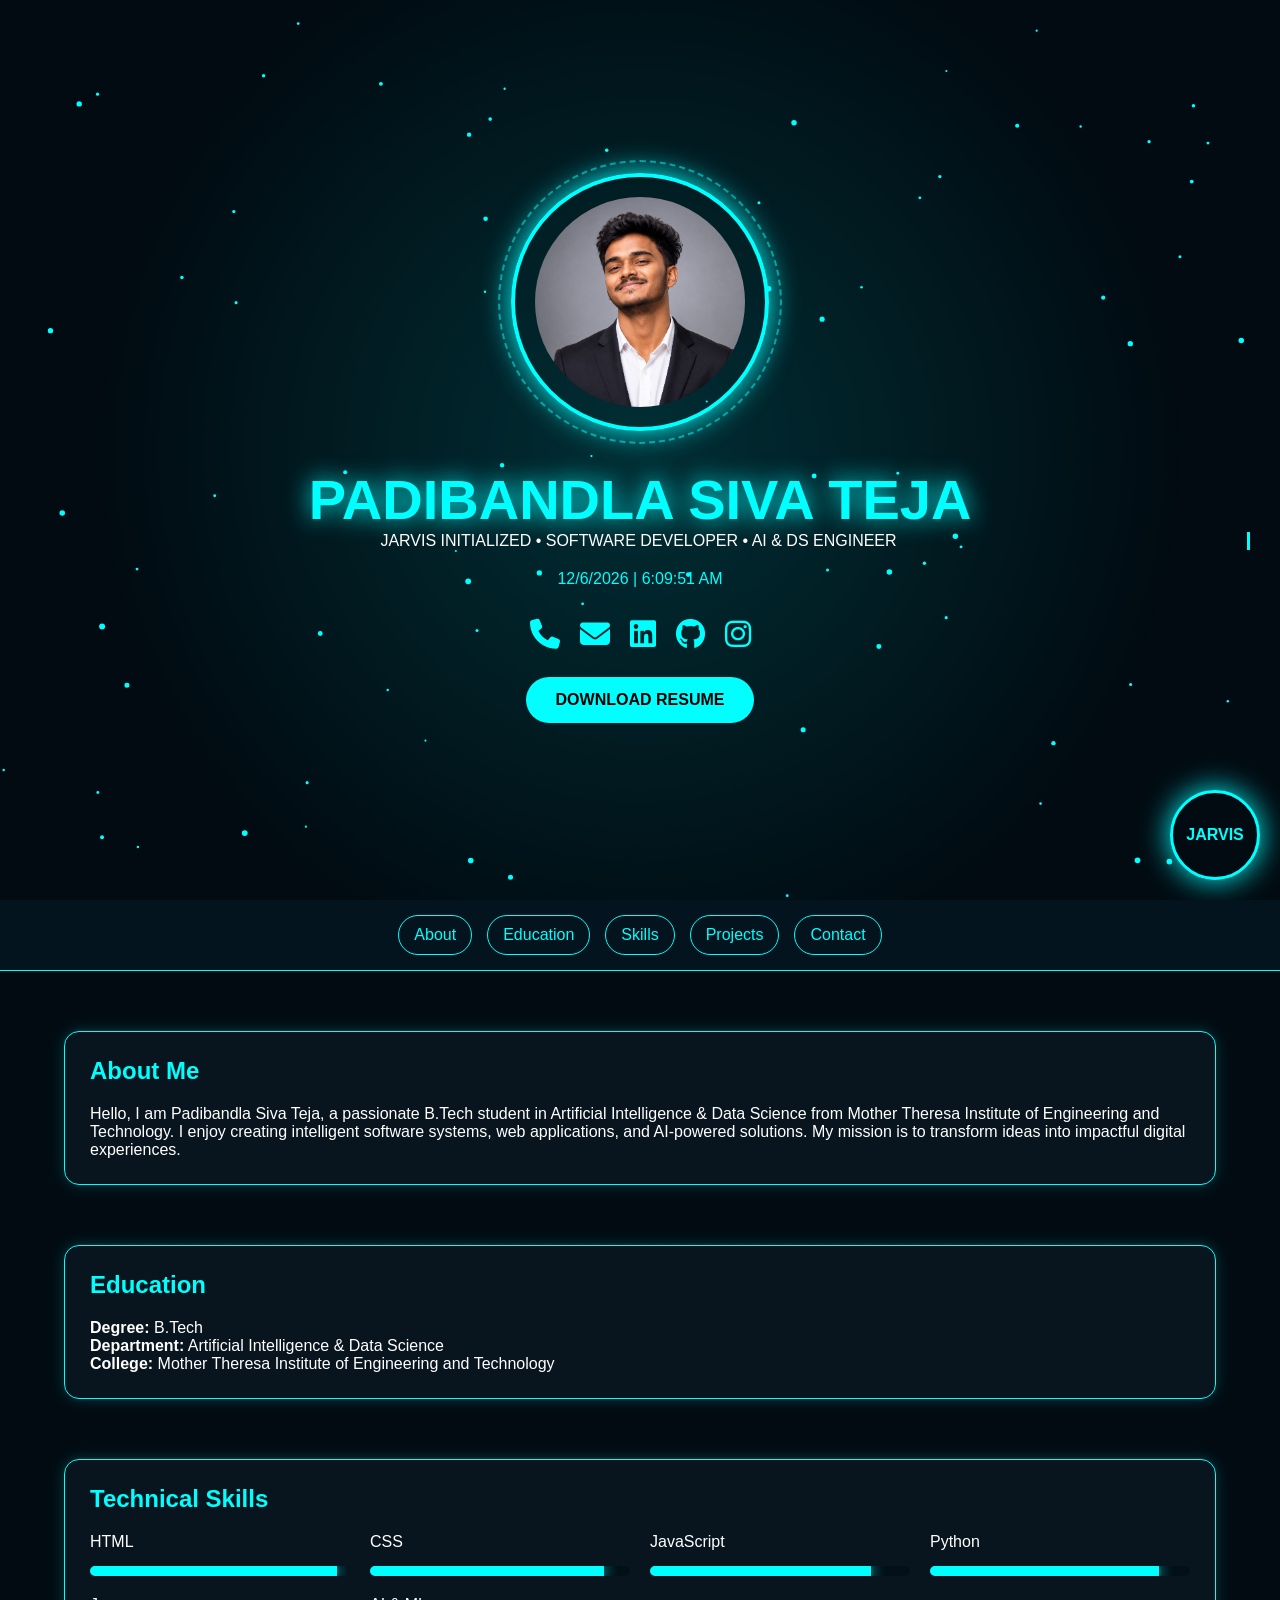
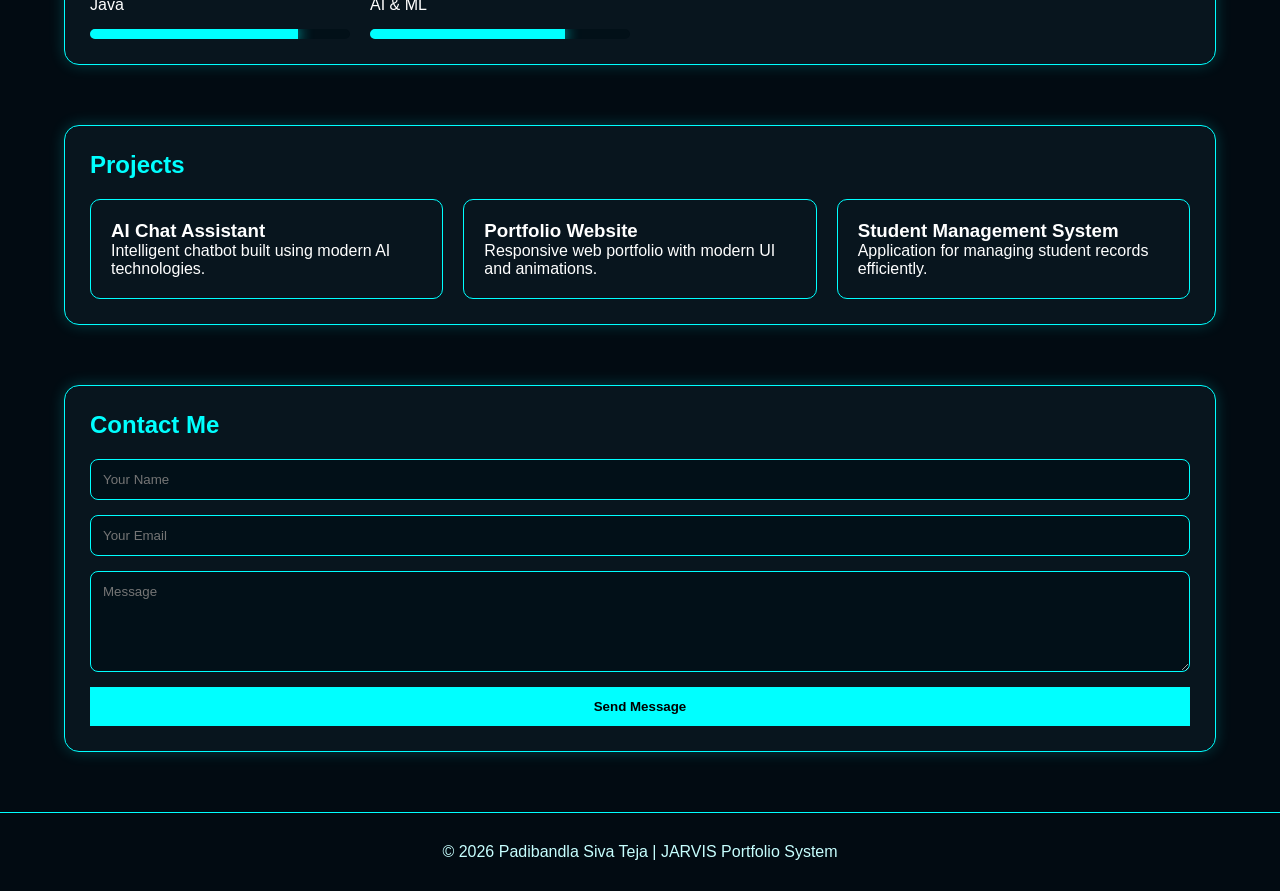
==== index.html @ e2b1e16c "MY_PORTFOLIO" ====
<!DOCTYPE html>

<html lang="en">
<head>
<meta charset="UTF-8">
<meta name="viewport" content="width=device-width, initial-scale=1.0">
<title>JARVIS | Padibandla Siva Teja</title>

<link rel="stylesheet" href="https://cdnjs.cloudflare.com/ajax/libs/font-awesome/6.5.1/css/all.min.css">

<style>

*{
margin:0;
padding:0;
box-sizing:border-box;
scroll-behavior:smooth;
font-family:Segoe UI,sans-serif;
}

body{
background:#020b12;
color:white;
overflow-x:hidden;
}

body::before{
content:"";
position:fixed;
width:100%;
height:100%;
background:
radial-gradient(circle at center,
rgba(0,255,255,.15),
transparent 70%);
z-index:-2;
}

#particles{
position:fixed;
width:100%;
height:100%;
z-index:-1;
}

header{
min-height:100vh;
display:flex;
flex-direction:column;
justify-content:center;
align-items:center;
text-align:center;
padding:30px;
}

.ring{
position:relative;
width:250px;
height:250px;
border-radius:50%;
display:flex;
justify-content:center;
align-items:center;
}

.ring::before{
content:"";
position:absolute;
width:100%;
height:100%;
border:4px solid aqua;
border-radius:50%;
animation:spin 12s linear infinite;
box-shadow:0 0 30px aqua;
}

.ring::after{
content:"";
position:absolute;
width:280px;
height:280px;
border:2px dashed rgba(0,255,255,.5);
border-radius:50%;
animation:spin2 20s linear infinite;
}

.profile{
width:210px;
height:210px;
border-radius:50%;
overflow:hidden;
z-index:2;
}

.profile img{
width:100%;
height:100%;
object-fit:cover;
}

@keyframes spin{
100%{
transform:rotate(360deg);
}
}

@keyframes spin2{
100%{
transform:rotate(-360deg);
}
}

h1{
margin-top:40px;
font-size:3.5rem;
color:aqua;
text-shadow:0 0 25px aqua;
}

.typing{
overflow:hidden;
white-space:nowrap;
border-right:3px solid aqua;
width:0;
animation:type 5s steps(50,end) forwards;
}

@keyframes type{
from{
width:0;
}
to{
width:100%;
}
}

.subtitle{
margin-top:15px;
color:#c8ffff;
font-size:1.2rem;
}

.live{
margin-top:20px;
font-size:1rem;
color:aqua;
}

.socials{
display:flex;
gap:20px;
margin-top:30px;
}

.socials a{
color:aqua;
font-size:30px;
transition:.3s;
}

.socials a:hover{
transform:scale(1.2);
text-shadow:0 0 20px aqua;
}

.resume{
margin-top:25px;
display:inline-block;
padding:14px 30px;
background:aqua;
color:black;
font-weight:bold;
text-decoration:none;
border-radius:30px;
}

.resume:hover{
box-shadow:0 0 30px aqua;
}

nav{
position:sticky;
top:0;
background:#03141e;
padding:15px;
display:flex;
justify-content:center;
gap:15px;
z-index:999;
border-bottom:1px solid aqua;
}

nav a{
color:aqua;
text-decoration:none;
padding:10px 15px;
border:1px solid aqua;
border-radius:20px;
}

nav a:hover{
background:aqua;
color:black;
}

section{
width:90%;
max-width:1200px;
margin:60px auto;
}

.card{
background:#08151e;
padding:25px;
border-radius:15px;
border:1px solid aqua;
box-shadow:0 0 15px rgba(0,255,255,.2);
margin-bottom:30px;
}

h2{
color:aqua;
margin-bottom:20px;
}

.skills{
display:grid;
grid-template-columns:repeat(auto-fit,minmax(250px,1fr));
gap:20px;
}

.skill{
margin-bottom:15px;
}

.bar{
height:10px;
background:#021018;
border-radius:20px;
overflow:hidden;
}

.fill{
height:100%;
background:aqua;
box-shadow:0 0 15px aqua;
}

.projects{
display:grid;
grid-template-columns:repeat(auto-fit,minmax(280px,1fr));
gap:20px;
}

.project{
padding:20px;
border:1px solid aqua;
border-radius:10px;
transition:.3s;
}

.project:hover{
transform:translateY(-8px);
box-shadow:0 0 25px aqua;
}

form{
display:flex;
flex-direction:column;
gap:15px;
}

input,textarea{
padding:12px;
background:#021018;
color:white;
border:1px solid aqua;
border-radius:8px;
}

button{
padding:12px;
background:aqua;
color:black;
border:none;
font-weight:bold;
cursor:pointer;
}

button:hover{
box-shadow:0 0 20px aqua;
}

footer{
padding:30px;
text-align:center;
border-top:1px solid aqua;
color:#c7ffff;
}

.jarvis-core{
position:fixed;
bottom:20px;
right:20px;
width:90px;
height:90px;
border-radius:50%;
border:3px solid aqua;
display:flex;
justify-content:center;
align-items:center;
color:aqua;
font-weight:bold;
box-shadow:0 0 30px aqua;
animation:pulse 2s infinite;
}

@keyframes pulse{
50%{
box-shadow:0 0 50px aqua;
}
}

</style>

</head>

<body>

<canvas id="particles"></canvas>

<header>

<div class="ring">
<div class="profile">
<img src="profile.jpeg" alt="Siva Teja">
</div>
</div>

<h1>PADIBANDLA SIVA TEJA</h1>

<p class="typing">
JARVIS INITIALIZED • SOFTWARE DEVELOPER • AI & DS ENGINEER
</p>

<div class="live" id="clock"></div>

<div class="socials">

<a href="tel:7036694220"><i class="fas fa-phone"></i></a>

<a href="mailto:chowdaryshiva779@gmail.com"><i class="fas fa-envelope"></i></a>

<a href="https://linkedin.com/in/siva-teja-b891a0363" target="_blank">
<i class="fab fa-linkedin"></i>
</a>

<a href="https://github.com/sivateja-creator/sivateja-creator" target="_blank">
<i class="fab fa-github"></i>
</a>

<a href="https://www.instagram.com/__try_something_new___/" target="_blank">
<i class="fab fa-instagram"></i>
</a>

</div>

<a href="resume.pdf" download class="resume">
DOWNLOAD RESUME
</a>

</header>

<nav>
<a href="#about">About</a>
<a href="#education">Education</a>
<a href="#skills">Skills</a>
<a href="#projects">Projects</a>
<a href="#contact">Contact</a>
</nav>

<section id="about">

<div class="card">

<h2>About Me</h2>

<p>
Hello, I am Padibandla Siva Teja, a passionate B.Tech student in Artificial Intelligence & Data Science from Mother Theresa Institute of Engineering and Technology. I enjoy creating intelligent software systems, web applications, and AI-powered solutions. My mission is to transform ideas into impactful digital experiences.
</p>

</div>

</section>

<section id="education">

<div class="card">

<h2>Education</h2>

<p><strong>Degree:</strong> B.Tech</p>
<p><strong>Department:</strong> Artificial Intelligence & Data Science</p>
<p><strong>College:</strong> Mother Theresa Institute of Engineering and Technology</p>

</div>

</section>

<section id="skills">

<div class="card">

<h2>Technical Skills</h2>

<div class="skills">

<div>
<div class="skill">HTML</div>
<div class="bar"><div class="fill" style="width:95%"></div></div>
</div>

<div>
<div class="skill">CSS</div>
<div class="bar"><div class="fill" style="width:90%"></div></div>
</div>

<div>
<div class="skill">JavaScript</div>
<div class="bar"><div class="fill" style="width:85%"></div></div>
</div>

<div>
<div class="skill">Python</div>
<div class="bar"><div class="fill" style="width:88%"></div></div>
</div>

<div>
<div class="skill">Java</div>
<div class="bar"><div class="fill" style="width:80%"></div></div>
</div>

<div>
<div class="skill">AI & ML</div>
<div class="bar"><div class="fill" style="width:75%"></div></div>
</div>

</div>

</div>

</section>

<section id="projects">

<div class="card">

<h2>Projects</h2>

<div class="projects">

<div class="project">
<h3>AI Chat Assistant</h3>
<p>Intelligent chatbot built using modern AI technologies.</p>
</div>

<div class="project">
<h3>Portfolio Website</h3>
<p>Responsive web portfolio with modern UI and animations.</p>
</div>

<div class="project">
<h3>Student Management System</h3>
<p>Application for managing student records efficiently.</p>
</div>

</div>

</div>

</section>

<section id="contact">

<div class="card">

<h2>Contact Me</h2>

<form onsubmit="messageSent(event)">

<input type="text" placeholder="Your Name" required>

<input type="email" placeholder="Your Email" required>

<textarea rows="5" placeholder="Message" required></textarea>

<button type="submit">
Send Message
</button>

</form>

</div>

</section>

<footer>

© 2026 Padibandla Siva Teja | JARVIS Portfolio System

</footer>

<div class="jarvis-core">
JARVIS
</div>

<script>

function updateClock(){
const now=new Date();
document.getElementById("clock").innerHTML=
now.toLocaleDateString()+" | "+now.toLocaleTimeString();
}
setInterval(updateClock,1000);

function messageSent(e){
e.preventDefault();
alert("Message Received. JARVIS has notified Siva Teja.");
}

window.onload=()=>{
setTimeout(()=>{
alert("Welcome to JARVIS Portfolio Interface");
},1000);
};

const canvas=document.getElementById("particles");
const ctx=canvas.getContext("2d");

canvas.width=window.innerWidth;
canvas.height=window.innerHeight;

let particles=[];

for(let i=0;i<80;i++){
particles.push({
x:Math.random()*canvas.width,
y:Math.random()*canvas.height,
r:Math.random()*2+1,
d:Math.random()*2
});
}

function draw(){

ctx.clearRect(0,0,canvas.width,canvas.height);

ctx.fillStyle="aqua";

particles.forEach(p=>{

ctx.beginPath();
ctx.arc(p.x,p.y,p.r,0,Math.PI*2);
ctx.fill();

p.y+=p.d;

if(p.y>canvas.height){
p.y=0;
}

});

requestAnimationFrame(draw);
}

draw();

</script>

</body>
</html>
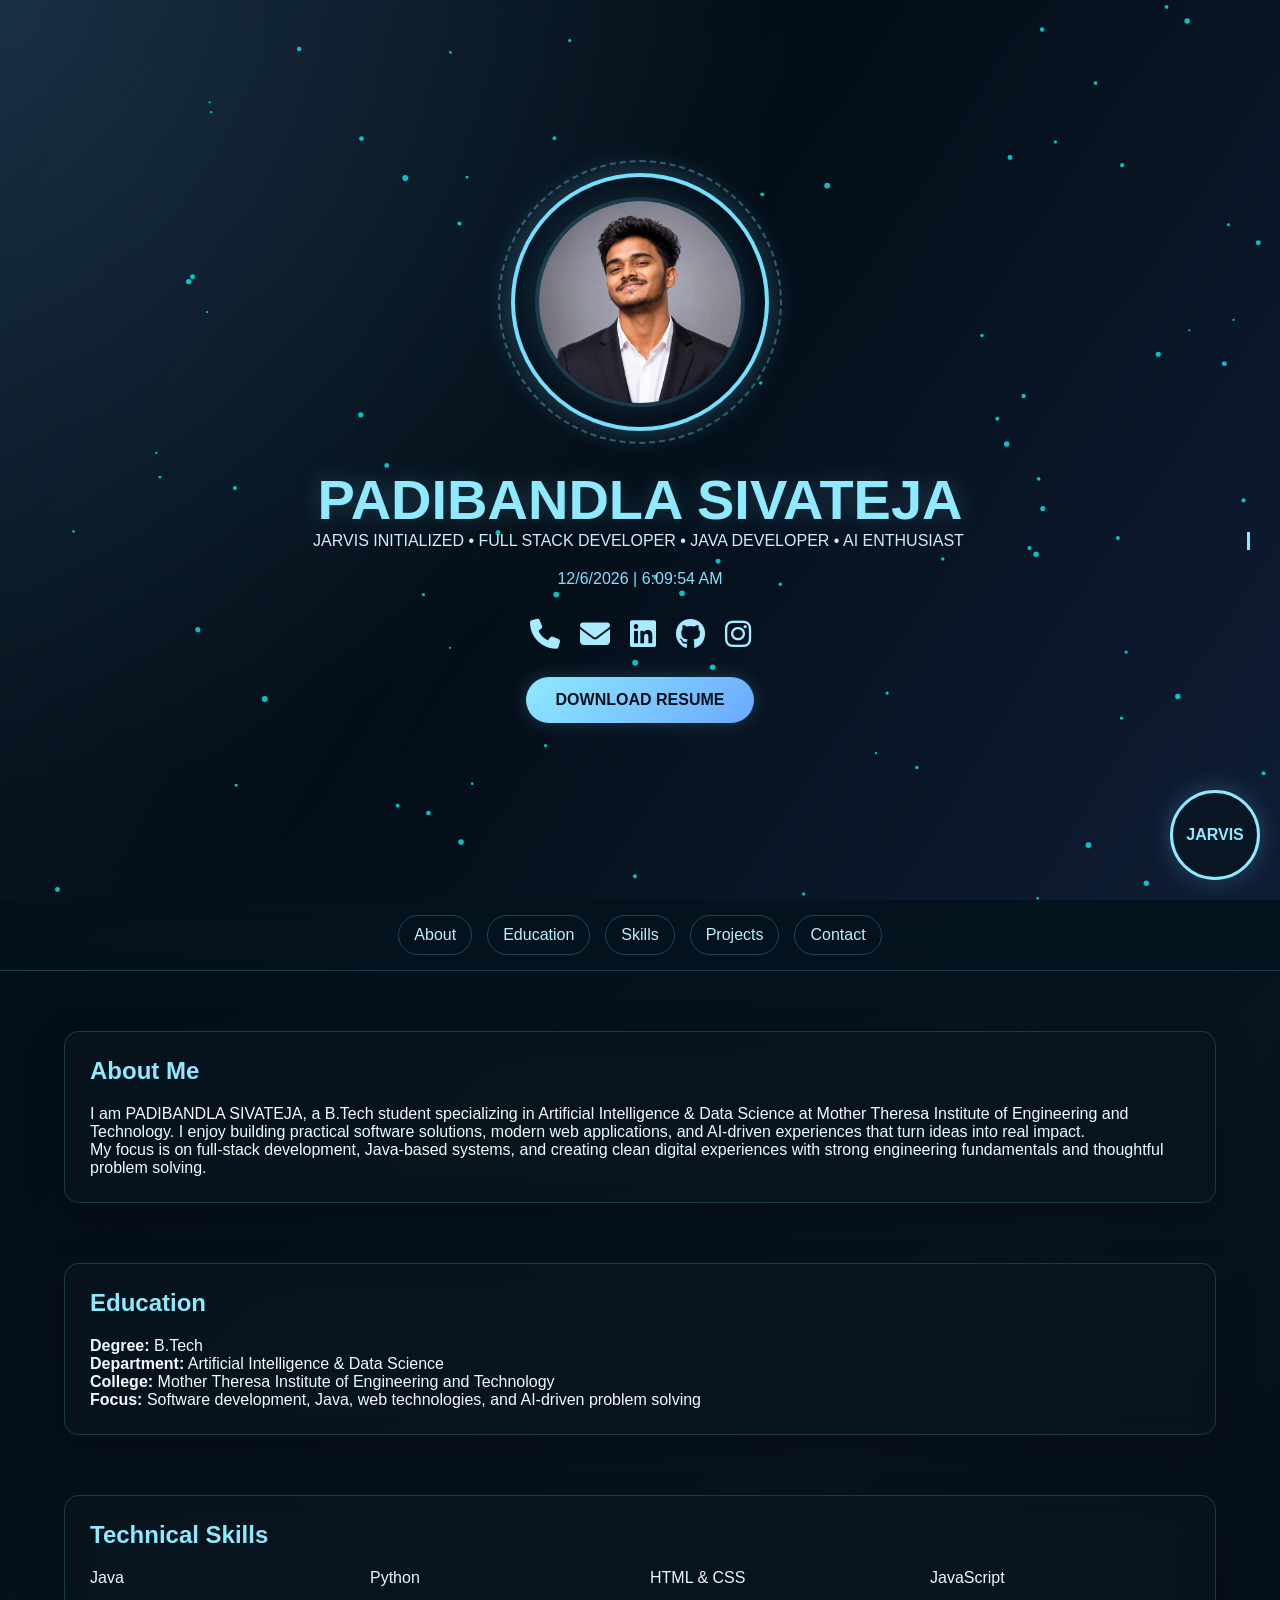
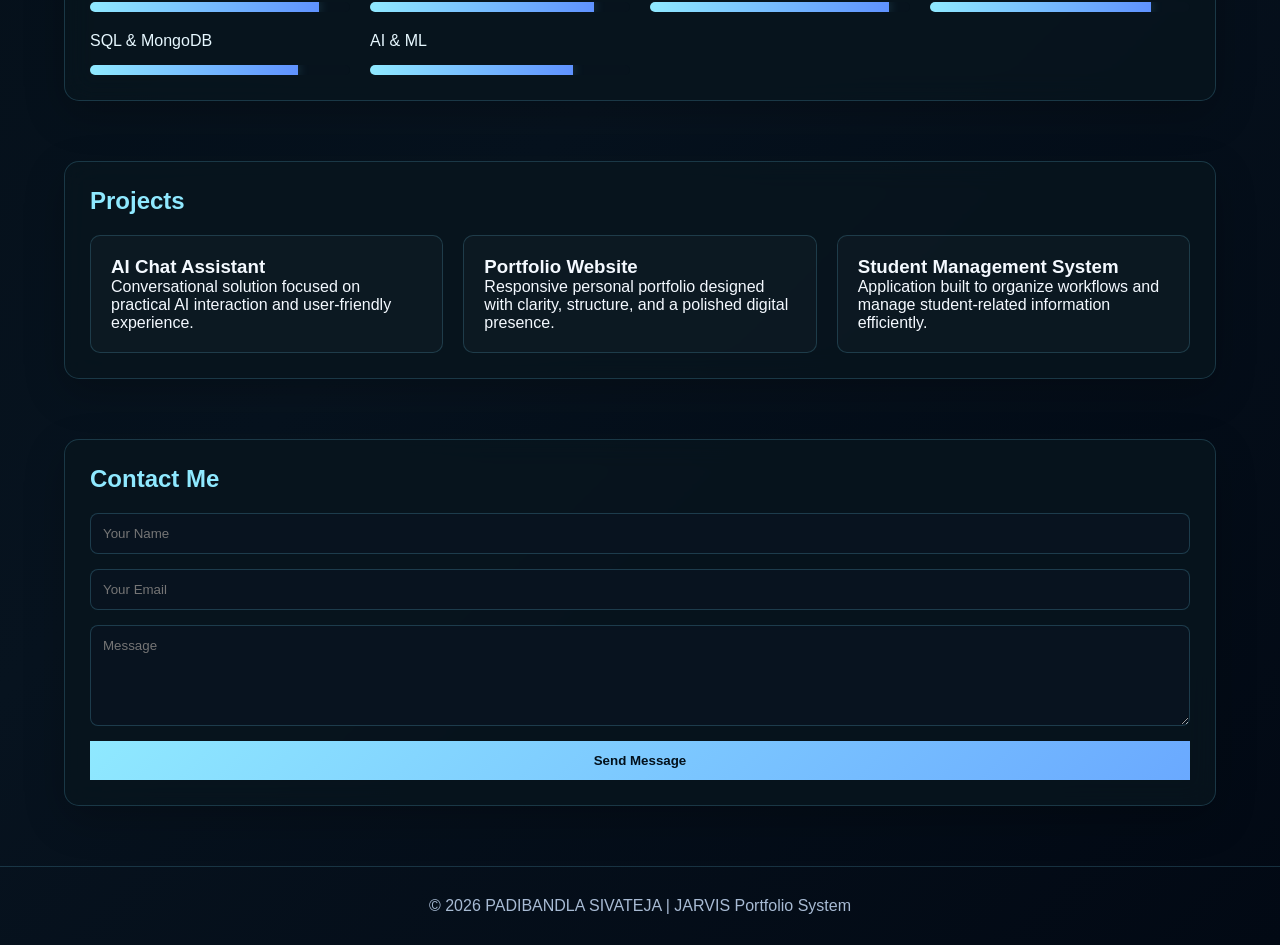
==== commit c109af0d: "UPDATED" ====
--- a/index.html
+++ b/index.html
@@ -4,7 +4,7 @@
 <head>
 <meta charset="UTF-8">
 <meta name="viewport" content="width=device-width, initial-scale=1.0">
-<title>JARVIS | Padibandla Siva Teja</title>
+<title>JARVIS | PADIBANDLA SIVATEJA</title>
 
 <link rel="stylesheet" href="https://cdnjs.cloudflare.com/ajax/libs/font-awesome/6.5.1/css/all.min.css">
 
@@ -19,8 +19,10 @@
 }
 
 body{
-background:#020b12;
-color:white;
+background:
+radial-gradient(circle at top left, rgba(111,183,255,.15), transparent 28%),
+linear-gradient(135deg, #020b12 0%, #07131f 60%, #020914 100%);
+color:#f4f9ff;
 overflow-x:hidden;
 }
 
@@ -29,10 +31,7 @@
 position:fixed;
 width:100%;
 height:100%;
-background:
-radial-gradient(circle at center,
-rgba(0,255,255,.15),
-transparent 70%);
+background:linear-gradient(120deg, rgba(111,183,255,.08), transparent 45%, rgba(93,120,255,.10));
 z-index:-2;
 }
 
@@ -41,6 +40,7 @@
 width:100%;
 height:100%;
 z-index:-1;
+opacity:.75;
 }
 
 header{
@@ -68,10 +68,10 @@
 position:absolute;
 width:100%;
 height:100%;
-border:4px solid aqua;
+border:4px solid #76dfff;
 border-radius:50%;
 animation:spin 12s linear infinite;
-box-shadow:0 0 30px aqua;
+box-shadow:0 0 30px rgba(118,223,255,.28);
 }
 
 .ring::after{
@@ -79,7 +79,7 @@
 position:absolute;
 width:280px;
 height:280px;
-border:2px dashed rgba(0,255,255,.5);
+border:2px dashed rgba(118,223,255,.35);
 border-radius:50%;
 animation:spin2 20s linear infinite;
 }
@@ -90,6 +90,8 @@
 border-radius:50%;
 overflow:hidden;
 z-index:2;
+border:4px solid rgba(118,223,255,.2);
+box-shadow:0 0 30px rgba(118,223,255,.12);
 }
 
 .profile img{
@@ -113,16 +115,17 @@
 h1{
 margin-top:40px;
 font-size:3.5rem;
-color:aqua;
-text-shadow:0 0 25px aqua;
+color:#8fe9ff;
+text-shadow:0 0 24px rgba(143,233,255,.22);
 }
 
 .typing{
 overflow:hidden;
 white-space:nowrap;
-border-right:3px solid aqua;
+border-right:3px solid #8fe9ff;
 width:0;
 animation:type 5s steps(50,end) forwards;
+color:#cdefff;
 }
 
 @keyframes type{
@@ -134,16 +137,10 @@
 }
 }
 
-.subtitle{
-margin-top:15px;
-color:#c8ffff;
-font-size:1.2rem;
-}
-
 .live{
 margin-top:20px;
 font-size:1rem;
-color:aqua;
+color:#86dfff;
 }
 
 .socials{
@@ -153,54 +150,56 @@
 }
 
 .socials a{
-color:aqua;
+color:#a8eaff;
 font-size:30px;
 transition:.3s;
 }
 
 .socials a:hover{
-transform:scale(1.2);
-text-shadow:0 0 20px aqua;
+transform:scale(1.12);
+text-shadow:0 0 18px rgba(118,223,255,.28);
 }
 
 .resume{
 margin-top:25px;
 display:inline-block;
 padding:14px 30px;
-background:aqua;
-color:black;
+background:linear-gradient(135deg, #8fe9ff, #6aa9ff);
+color:#03111c;
 font-weight:bold;
 text-decoration:none;
 border-radius:30px;
+box-shadow:0 0 18px rgba(118,223,255,.2);
 }
 
 .resume:hover{
-box-shadow:0 0 30px aqua;
+box-shadow:0 0 28px rgba(118,223,255,.3);
 }
 
 nav{
 position:sticky;
 top:0;
-background:#03141e;
+background:rgba(3,20,30,.72);
+backdrop-filter:blur(12px);
 padding:15px;
 display:flex;
 justify-content:center;
 gap:15px;
 z-index:999;
-border-bottom:1px solid aqua;
+border-bottom:1px solid rgba(118,223,255,.22);
 }
 
 nav a{
-color:aqua;
+color:#bdefff;
 text-decoration:none;
 padding:10px 15px;
-border:1px solid aqua;
+border:1px solid rgba(118,223,255,.25);
 border-radius:20px;
 }
 
 nav a:hover{
-background:aqua;
-color:black;
+background:rgba(118,223,255,.13);
+color:white;
 }
 
 section{
@@ -210,16 +209,17 @@
 }
 
 .card{
-background:#08151e;
+background:rgba(8,21,30,.82);
+backdrop-filter:blur(14px);
 padding:25px;
 border-radius:15px;
-border:1px solid aqua;
-box-shadow:0 0 15px rgba(0,255,255,.2);
+border:1px solid rgba(118,223,255,.18);
+box-shadow:0 14px 40px rgba(0,0,0,.22);
 margin-bottom:30px;
 }
 
 h2{
-color:aqua;
+color:#8fe9ff;
 margin-bottom:20px;
 }
 
@@ -231,19 +231,20 @@
 
 .skill{
 margin-bottom:15px;
+color:#e7f8ff;
 }
 
 .bar{
 height:10px;
-background:#021018;
+background:#07131d;
 border-radius:20px;
 overflow:hidden;
 }
 
 .fill{
 height:100%;
-background:aqua;
-box-shadow:0 0 15px aqua;
+background:linear-gradient(90deg, #8fe9ff, #5f92ff);
+box-shadow:0 0 12px rgba(118,223,255,.25);
 }
 
 .projects{
@@ -254,14 +255,15 @@
 
 .project{
 padding:20px;
-border:1px solid aqua;
+border:1px solid rgba(118,223,255,.18);
 border-radius:10px;
 transition:.3s;
+background:rgba(255,255,255,.025);
 }
 
 .project:hover{
 transform:translateY(-8px);
-box-shadow:0 0 25px aqua;
+box-shadow:0 0 24px rgba(118,223,255,.16);
 }
 
 form{
@@ -272,30 +274,30 @@
 
 input,textarea{
 padding:12px;
-background:#021018;
-color:white;
-border:1px solid aqua;
+background:#08131f;
+color:#f4f9ff;
+border:1px solid rgba(118,223,255,.2);
 border-radius:8px;
 }
 
 button{
 padding:12px;
-background:aqua;
-color:black;
+background:linear-gradient(135deg, #8fe9ff, #6aa9ff);
+color:#03111c;
 border:none;
 font-weight:bold;
 cursor:pointer;
 }
 
 button:hover{
-box-shadow:0 0 20px aqua;
+box-shadow:0 0 18px rgba(118,223,255,.25);
 }
 
 footer{
 padding:30px;
 text-align:center;
-border-top:1px solid aqua;
-color:#c7ffff;
+border-top:1px solid rgba(118,223,255,.18);
+color:#a8bbd4;
 }
 
 .jarvis-core{
@@ -305,19 +307,20 @@
 width:90px;
 height:90px;
 border-radius:50%;
-border:3px solid aqua;
+border:3px solid #8fe9ff;
 display:flex;
 justify-content:center;
 align-items:center;
-color:aqua;
+color:#8fe9ff;
 font-weight:bold;
-box-shadow:0 0 30px aqua;
+box-shadow:0 0 24px rgba(118,223,255,.24);
 animation:pulse 2s infinite;
+background:rgba(8,21,30,.66);
 }
 
 @keyframes pulse{
 50%{
-box-shadow:0 0 50px aqua;
+box-shadow:0 0 40px rgba(118,223,255,.3);
 }
 }
 
@@ -333,14 +336,14 @@
 
 <div class="ring">
 <div class="profile">
-<img src="profile.jpeg" alt="Siva Teja">
-</div>
-</div>
-
-<h1>PADIBANDLA SIVA TEJA</h1>
+<img src="profile.jpeg" alt="PADIBANDLA SIVATEJA">
+</div>
+</div>
+
+<h1>PADIBANDLA SIVATEJA</h1>
 
 <p class="typing">
-JARVIS INITIALIZED • SOFTWARE DEVELOPER • AI & DS ENGINEER
+JARVIS INITIALIZED • FULL STACK DEVELOPER • JAVA DEVELOPER • AI ENTHUSIAST
 </p>
 
 <div class="live" id="clock"></div>
@@ -386,7 +389,10 @@
 <h2>About Me</h2>
 
 <p>
-Hello, I am Padibandla Siva Teja, a passionate B.Tech student in Artificial Intelligence & Data Science from Mother Theresa Institute of Engineering and Technology. I enjoy creating intelligent software systems, web applications, and AI-powered solutions. My mission is to transform ideas into impactful digital experiences.
+I am PADIBANDLA SIVATEJA, a B.Tech student specializing in Artificial Intelligence & Data Science at Mother Theresa Institute of Engineering and Technology. I enjoy building practical software solutions, modern web applications, and AI-driven experiences that turn ideas into real impact.
+</p>
+<p>
+My focus is on full-stack development, Java-based systems, and creating clean digital experiences with strong engineering fundamentals and thoughtful problem solving.
 </p>
 
 </div>
@@ -402,6 +408,7 @@
 <p><strong>Degree:</strong> B.Tech</p>
 <p><strong>Department:</strong> Artificial Intelligence & Data Science</p>
 <p><strong>College:</strong> Mother Theresa Institute of Engineering and Technology</p>
+<p><strong>Focus:</strong> Software development, Java, web technologies, and AI-driven problem solving</p>
 
 </div>
 
@@ -416,13 +423,18 @@
 <div class="skills">
 
 <div>
-<div class="skill">HTML</div>
-<div class="bar"><div class="fill" style="width:95%"></div></div>
+<div class="skill">Java</div>
+<div class="bar"><div class="fill" style="width:88%"></div></div>
 </div>
 
 <div>
-<div class="skill">CSS</div>
-<div class="bar"><div class="fill" style="width:90%"></div></div>
+<div class="skill">Python</div>
+<div class="bar"><div class="fill" style="width:86%"></div></div>
+</div>
+
+<div>
+<div class="skill">HTML & CSS</div>
+<div class="bar"><div class="fill" style="width:92%"></div></div>
 </div>
 
 <div>
@@ -431,18 +443,13 @@
 </div>
 
 <div>
-<div class="skill">Python</div>
-<div class="bar"><div class="fill" style="width:88%"></div></div>
-</div>
-
-<div>
-<div class="skill">Java</div>
+<div class="skill">SQL & MongoDB</div>
 <div class="bar"><div class="fill" style="width:80%"></div></div>
 </div>
 
 <div>
 <div class="skill">AI & ML</div>
-<div class="bar"><div class="fill" style="width:75%"></div></div>
+<div class="bar"><div class="fill" style="width:78%"></div></div>
 </div>
 
 </div>
@@ -461,17 +468,17 @@
 
 <div class="project">
 <h3>AI Chat Assistant</h3>
-<p>Intelligent chatbot built using modern AI technologies.</p>
+<p>Conversational solution focused on practical AI interaction and user-friendly experience.</p>
 </div>
 
 <div class="project">
 <h3>Portfolio Website</h3>
-<p>Responsive web portfolio with modern UI and animations.</p>
+<p>Responsive personal portfolio designed with clarity, structure, and a polished digital presence.</p>
 </div>
 
 <div class="project">
 <h3>Student Management System</h3>
-<p>Application for managing student records efficiently.</p>
+<p>Application built to organize workflows and manage student-related information efficiently.</p>
 </div>
 
 </div>
@@ -506,7 +513,7 @@
 
 <footer>
 
-© 2026 Padibandla Siva Teja | JARVIS Portfolio System
+© 2026 PADIBANDLA SIVATEJA | JARVIS Portfolio System
 
 </footer>
 
